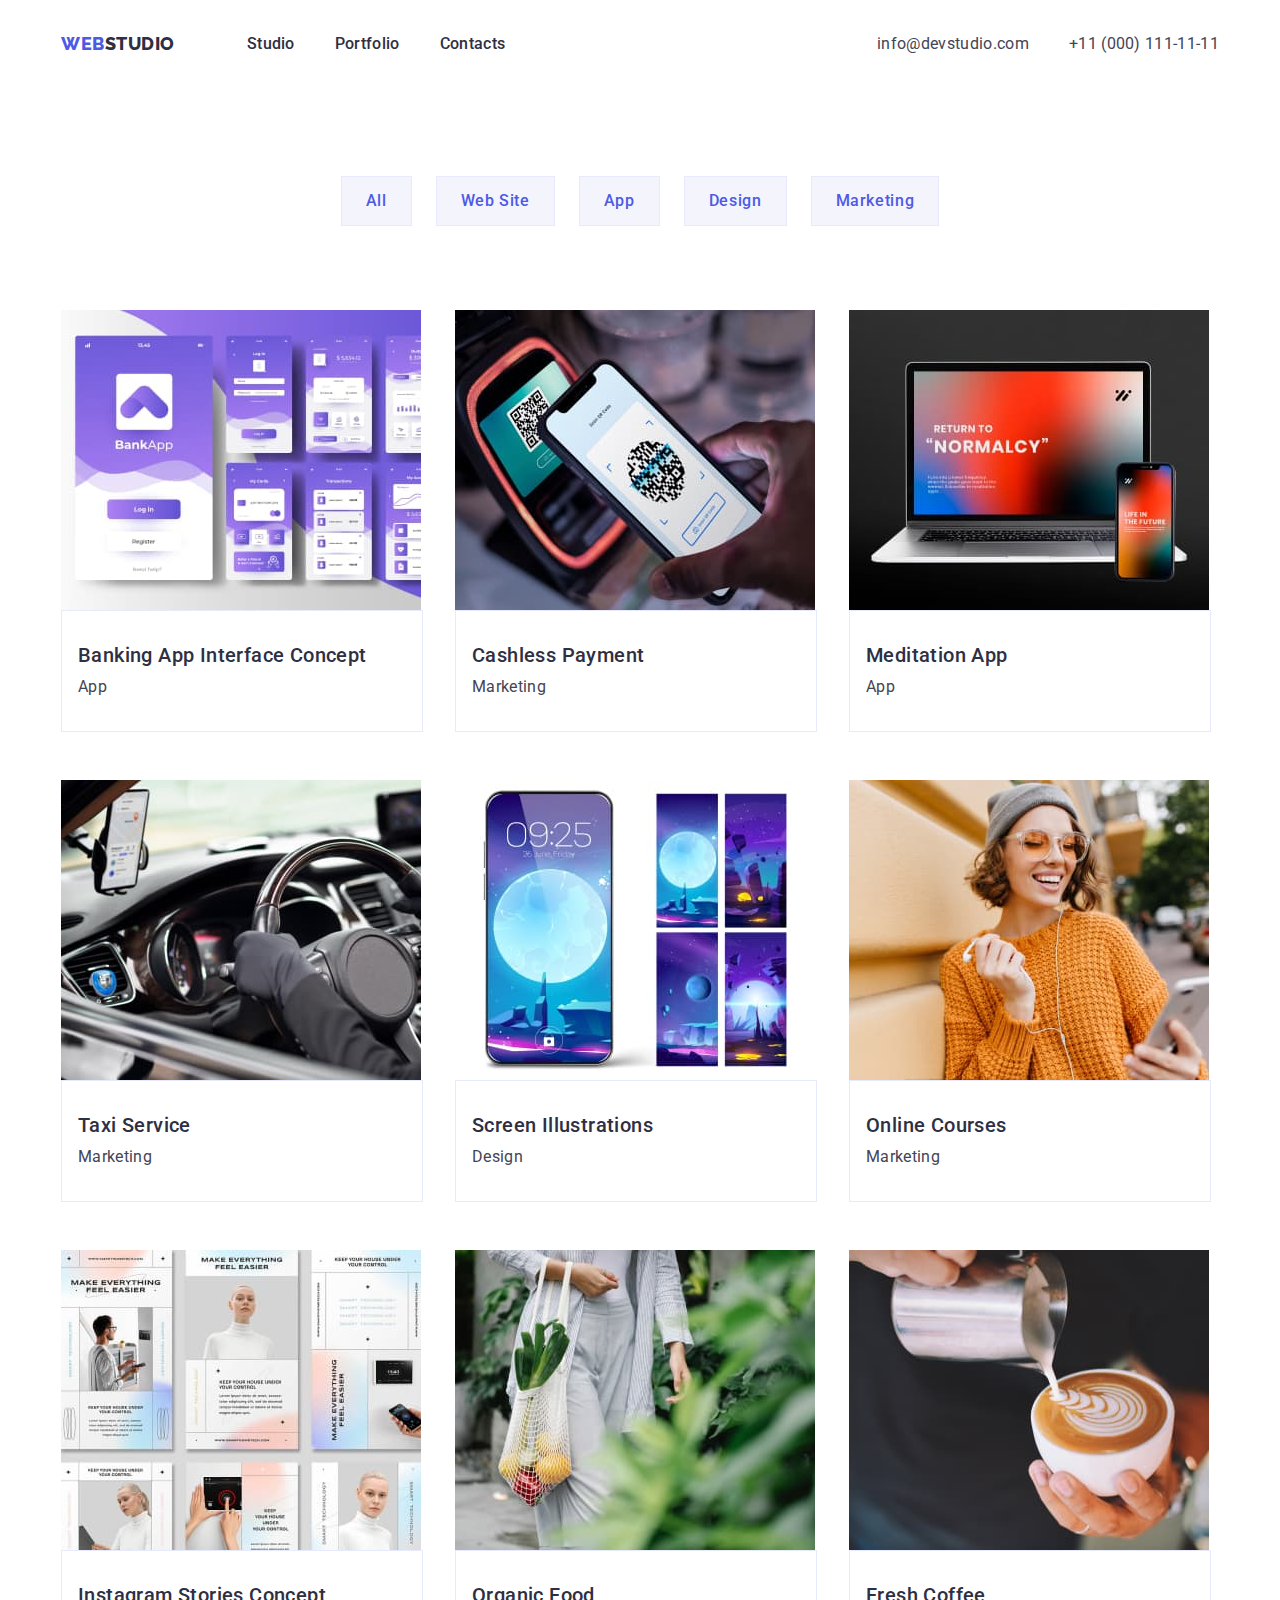
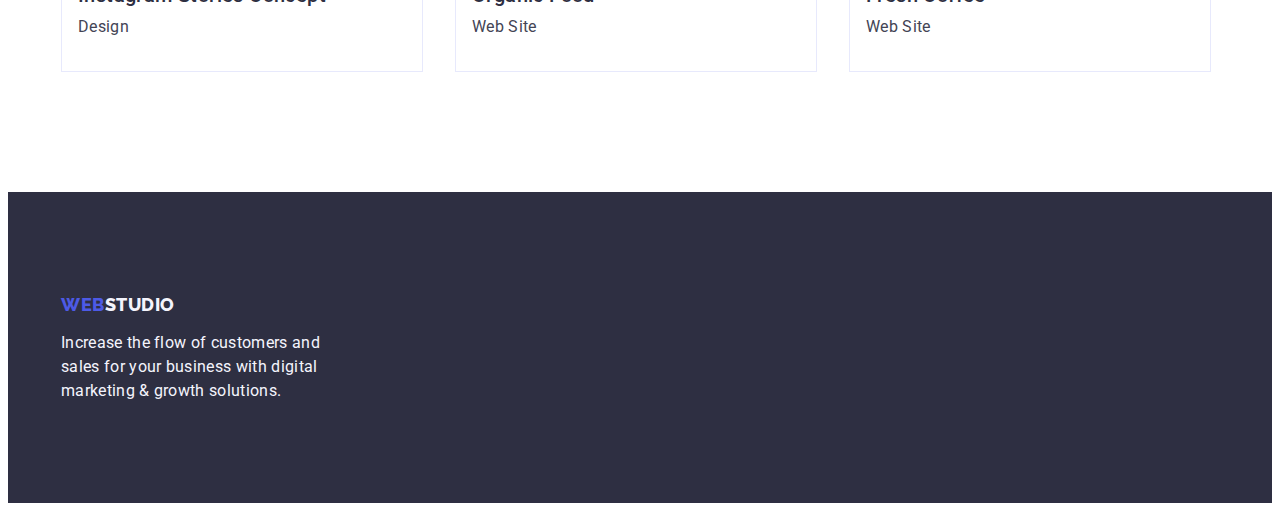
==== portfolio.html @ ba76524b "first commit" ====
<!DOCTYPE html>
<html lang="en">
  <head>
    <meta charset="UTF-8" />
    <meta name="viewport" content="width=device-width, initial-scale=1.0" />
    <title>Portfolio</title>
    <link
      href="https://fonts.googleapis.com/css2?family=Raleway:wght@800&family=Roboto:wght@400;500;700&display=swap"
      rel="stylesheet"
    />
    <link rel="stylesheet" href="./css/styles.css" />
    <link rel="preconnect" href="https://fonts.googleapis.com" />
    <link rel="preconnect" href="https://fonts.gstatic.com" crossorigin />
    <link
      href="https://fonts.googleapis.com/css2?family=Raleway:wght@800&family=Roboto:wght@400;500;700&display=swap"
      rel="stylesheet"
    />
  </head>
  <body>
    <header class="header">
      <div class="container">
        <div class="page-header">
          <nav class="navigation">
            <!-- ================== Logo ==================== -->

            <a href="./index.html" class="studio-logo link"
              >Web<span class="studio">Studio</span></a
            >

            <!-- =================== /Logo ===================== -->

            <!-- =================== Navigation ====================== -->
            <ul class="list link list-menu">
              <li class="menu-item link">
                <a href="./index.html" class="list-item link">Studio</a>
              </li>
              <li class="menu-item">
                <a href="./portfolio.html" class="list-item link">Portfolio</a>
              </li>
              <li class="menu-item">
                <a href="" class="list-item link">Contacts</a>
              </li>
            </ul>
          </nav>

          <!-- ====================== /Navigation ======================= -->

          <!-- =================== ADDRESS ========================= -->

          <address class="contacts">
            <ul class="list contacts-list">
              <li>
                <a href="mailto:info@devstudio.com" class="list link"
                  >info@devstudio.com</a
                >
              </li>
              <li>
                <a class="list link" href="tel:+110001111111"
                  >+11 &lpar;000&rpar; 111-11-11</a
                >
              </li>
            </ul>
          </address>
        </div>
      </div>

      <!-- =================== /ADDRESS ========================= -->
    </header>
    <main>
      <section class="filter">
        <div class="container">
          <h1 class="visually-hidden">Portfolio</h1>

          <!-- ======================= Buttons ============================== -->
          <ul class="filter-list list">
            <li><button type="button" class="filter-button">All</button></li>
            <li>
              <button type="button" class="filter-button">Web Site</button>
            </li>
            <li><button type="button" class="filter-button">App</button></li>
            <li><button type="button" class="filter-button">Design</button></li>
            <li>
              <button type="button" class="filter-button">Marketing</button>
            </li>
          </ul>

          <!-- ========================== /Buttons ============================== -->

          <!-- ========================== Immages =================================== -->
          <ul class="portfolio-imgs list">
            <div class="container-filter">
              <li class="filter-item">
                <a href="#" class="link">
                  <img
                    src="./images/BankingAppInterface.jpg"
                    alt="the interface of the banking application, which was made in purple colors"
                    width="360"
                    class="link"
                  />
                  <div class="filter-desc">
                    <h2 class="subtitle">Banking App Interface Concept</h2>
                    <p class="pic-description">App</p>
                  </div>
                </a>
              </li>
            </div>
            <div class="container-filter">
              <li class="filter-item">
                <a href="#" class="link">
                  <img
                    src="./images/CashlessPayment.jpeg"
                    alt="Contactless payment by mobile phone using the application"
                    width="360"
                    class="link"
                  />
                  <div class="filter-desc">
                    <h2 class="subtitle">Cashless Payment</h2>
                    <p class="pic-description">Marketing</p>
                  </div>
                </a>
              </li>
            </div>
            <div class="container-filter">
              <li class="filter-item">
                <a href="#" class="link">
                  <img
                    src="./images/MeditationApp.jpeg"
                    alt="Image of mobile application interface on laptop and phone"
                    width="360"
                    class="link"
                  />
                  <div class="filter-desc">
                    <h2 class="subtitle">Meditation App</h2>
                    <p class="pic-description">App</p>
                  </div>
                </a>
              </li>
            </div>
            <div class="container-filter">
              <li class="filter-item">
                <a href="#" class="link">
                  <img
                    src="./images/TaxiService.jpg"
                    alt="Partial image of a taxi driver using mobile navigation in the app"
                    width="360"
                    class="link"
                  />
                  <div class="filter-desc">
                    <h2 class="subtitle">Taxi Service</h2>
                    <p class="pic-description">Marketing</p>
                  </div>
                </a>
              </li>
            </div>
            <div class="container-filter">
              <li class="filter-item">
                <a href="#" class="link">
                  <img
                    src="./images/ScreenIllustrations.jpg"
                    alt="A view of a unique screen saver design on a mobile phone and its four variations"
                    width="360"
                    class="link"
                  />
                  <div class="filter-desc">
                    <h2 class="subtitle">Screen Illustrations</h2>
                    <p class="pic-description">Design</p>
                  </div>
                </a>
              </li>
            </div>
            <div class="container-filter">
              <li class="filter-item">
                <a href="#" class="link">
                  <img
                    src="./images/OnlineCourses.jpg"
                    alt="Smiling girl in orange sweater taking online courses walking down street using phone and headphones"
                    width="360"
                    class="link"
                  />
                  <div class="filter-desc">
                    <h2 class="subtitle">Online Courses</h2>
                    <p class="pic-description">Marketing</p>
                  </div>
                </a>
              </li>
            </div>
            <div class="container-filter">
              <li class="filter-item">
                <a href="#" class="link">
                  <img
                    src="./images/InstagramStoriesConcept.jpg"
                    alt="an example of a stylized execution of stories on Instagram"
                    width="360"
                    class="link"
                  />
                  <div class="filter-desc">
                    <h2 class="subtitle">Instagram Stories Concept</h2>
                    <p class="pic-description">Design</p>
                  </div>
                </a>
              </li>
            </div>
            <div class="container-filter">
              <li class="filter-item">
                <a href="#" class="link">
                  <img
                    src="./images/OrganicFood.jpg"
                    alt="a woman in light-colored clothes carries a white eco-mesh bag filled with vegetables and fruits"
                    width="360"
                    class="link"
                  />
                  <div class="filter-desc">
                    <h2 class="subtitle">Organic Food</h2>
                    <p class="pic-description">Web Site</p>
                  </div>
                </a>
              </li>
            </div>

            <div class="container-filter">
              <li class="filter-item">
                <a href="#" class="link">
                  <img
                    src="./images/FreshCoffee.jpg"
                    alt="a man adds whipped cream to a white cup of coffee"
                    width="360"
                    class="link"
                  />
                  <div class="filter-desc">
                    <h2 class="subtitle">Fresh Coffee</h2>
                    <p class="pic-description">Web Site</p>
                  </div>
                </a>
              </li>
            </div>
          </ul>

          <!-- ============================= /Immages =============================== -->
        </div>
      </section>
    </main>
    <footer class="footer">
      <div class="container">
        <!-- ==================== Logo ========================= -->
        <a href="./index.html" class="studio-logo link">
          Web<span class="studio-bottom">Studio</span></a
        >
        <!-- ===================== /Logo ======================= -->
        <p class="slogan">
          Increase the flow of customers and sales for your business with
          digital marketing & growth solutions.
        </p>
      </div>
    </footer>
  </body>
</html>
---- css/styles.css ----
:root {
    --main-background-color: #FFFFFF;
    --dark-background-color: #2E2F42;
    --light-background-color: #F4F4FD;
    --submain-text-color: #434455;
    --accent-color: #4D5AE5;
    --button-extra-color: #404BBF;
    --background-filter-button: #F4F4FD;
    --main-font-family: 'Roboto', sans-serif;
    --secondary-font-family: 'Raleway', sans-serif;
    --border-button-color: #E7E9FC;
}

body {
    background-color: var(--main-background-color);
    font-family: var(--main-font-family);
    color: var(--submain-text-color);
}

.link {
    text-decoration: none;
}

.list {
    list-style: none;
}

h1,
h2,
h3,
h4,
h5,
h6,
p {
    margin: 0;
}
ul {
    margin: 0;
    padding-left: 0;
}

img {
    display: block;
}

.container {
    max-width: 1158px;
    margin: 0 auto;
    padding-left: 15px;
    padding-right: 15px;
    width: 100%;
}

/* =========================== Header =========================== */

header {
    background-color: var(--main-background-color);
}

.header {
    border-bottom: border-bottom: 1px solid var(--CORNFLOWER, #E7E9FC);
        ;
}

.page-header {
    display: flex;
    justify-content: space-between;
    align-items: center;
    background-color: var(--main-background-color);
    margin: 0 auto;
}

.navigation {
    display:flex;
}

.contacts-list { 
    display: flex;
    gap: 40px;
}
.list-menu {
    display:flex;
    gap: 40px;
}

.menu-item .list-item {
    display:block;
    padding-top: 24px;
    padding-bottom: 24px;
}

/* ============================ Logo ============================ */
.studio-logo {
color: var(--accent-color);
font-family: var(--secondary-font-family);
font-size: 18px;
font-weight: 800;
line-height: 1.17;
letter-spacing: 0.54px;
text-transform: uppercase;

display: flex;
align-items: center;
margin-right: 72px;
margin-left: auto;
}


.studio {
    color: var(--dark-background-color);
        font-family: var(--secondary-font-family);
        font-size: 18px;
        font-weight: 800;
        line-height: 1.17;
        letter-spacing: 0.54px;
        text-transform: uppercase;
}

/* =============================== /Logo =========================== */


.list-item {
    color: var(--dark-background-color);
        font-family: var(--main-font-family);
        font-size: 16px;
        font-weight: 500;
        line-height: 1.5;
        letter-spacing: 0.02em
    }

.list-item:hover,
.list-item:active,
.list-item:focus {
    color: var(--button-extra-color);
        font-family: Roboto;
        font-size: 16px;
        font-style: normal;
        font-weight: 500;
        line-height: 1.5;
        letter-spacing: 0.32px;
        cursor: pointer;
}

.contacts {
    font-style:normal;
}

.contacts .list {
    color: var(--submain-text-color);
        font-family: var(--main-font-family);
        font-size: 16px;
        font-weight: 400;
        line-height: 1.5;
        letter-spacing: 0.32px;
        text-decoration: none;
}

.contacts .list:hover,
.contacts .list:active,
.contacts .list:focus {
        color: var(--button-extra-color);
            font-family: Roboto;
            font-size: 16px;
            font-weight: 400;
            line-height: 1.5;
            letter-spacing: 0.32px;
}

/* =========================== /Header =========================== */

/* =========================== MAIN =========================== */


/* =========================== Hero ========================== */

.hero {
    background-color: var(--dark-background-color);
    padding-top: 188px;
    padding-bottom: 188px;
}

.hero .hero-main-list {
    background-color: var(--dark-background-color);
    display: block;
}

.hero-title {
    color: var(--main-background-color);
        text-align: center;
        font-family: var(--main-font-family);
        font-size: 56px;
        font-weight: 700;
        line-height: 1.07;
        letter-spacing: 1.12px;
        max-width: 496px;
        margin: 0 auto;
    }



.hero-button {
        background-color: var(--accent-color);
        color: var(--main-background-color);
        text-align: center;
            font-family: var(--main-font-family);
            font-size: 16px;
            font-weight: 500;
            line-height: 1.5;
            letter-spacing: 0.64px;
            cursor:pointer;

            display: block;
            margin-top: 48px;
            margin-left:auto;
            margin-bottom: auto;
            margin-right:auto;
            padding: 16px 32px;
}

.hero-button:hover,
.hero-button:focus,
.hero-button:active {
        background: var(--button-extra-color);
        cursor: pointer;
}

/* ========================== /Hero ============================== */

/* ========================= Feature ============================== */

.feature {
    padding-top: 120px;
    padding-bottom:120px;
}
.feature-title {
    color: var(--dark-background-color);
        font-family: var(--main-font-family);
        font-size: 20px;
        font-weight: 500;
        line-height: 1.2;
        letter-spacing: 0.4px;
}

.feature-list {
        display: flex;
        flex-wrap: wrap;
        gap: 24px;
}

.feature-item {
        width: calc((100% - 24px*3) / 4);
}

.feature-text {
color: var(--submain-text-color);
    font-family: var(--main-font-family);
    font-size: 16px;
    font-weight: 400;
    line-height: 1.5;
    letter-spacing: 0.32px;

}


/* ============================ /Feature ========================= */

/* ============================ What we are doing ======================= */

.activity {
    padding-bottom: 120px;
}
.activity-title {
    color: var(--dark-background-color);
        text-align: center;
        font-family: var(--main-font-family);
        font-size: 36px;
        font-weight: 700;
        line-height: 1.11;
        letter-spacing: 0.72px;
        text-transform: capitalize;
}

.activity-list {
    display: flex;
    padding-top: 72px;
    justify-content: space-between;
}

/* ============================ /What we are doing ======================= */

/* ============================ Our Team ================================= */

.team-section {
    background-color: var(--light-background-color);
    padding-top: 120px;
    padding-bottom: 120px;
}

.team-list {
    display: flex;
    justify-content: space-between;    
    padding-top: 72px;
}

.team-item {
    background-color: var(--main-background-color);
    display: flex;
    flex-direction: column;
    max-width: 264px;

    border-radius: 0px 0px 4px 4px;
    box-shadow: 0px 2px 1px 0px rgba(46, 47, 66, 0.08), 0px 1px 1px 0px rgba(46, 47, 66, 0.16), 0px 1px 6px 0px rgba(46, 47, 66, 0.08);
}

.supertitle {
    color: var(--dark-background-color);
        text-align: center;
        font-family: var(--main-font-family);
        font-size: 36px;
        font-weight: 700;
        line-height: 1.11;
        letter-spacing: 0.72px;
        text-transform: capitalize;
}

.team-name {
    color: var(--dark-background-color);
        text-align: center;
        font-family: var(--main-font-family);
        font-size: 20px;
        font-weight: 500;
        line-height: 1.2;
        letter-spacing: 0.4px;
        margin-top:32px;
        margin-bottom: 8px;
}

.team-description {
    color: var(--submain-text-color);
        text-align: center;
        font-family: var(--main-font-family);
        font-size: 16px;
        font-weight: 400;
        line-height: 1.5;
        letter-spacing: 0.32px;
        padding-bottom: 32px;
}

/* ========================== /Our Team ========================= */

/* =========================== /MAIN =========================== */






.footer {
    background-color: var(--dark-background-color);
    padding-top: 101.5px;
    padding-bottom: 100px;
}

/* ========================= Logo ============================ */

.web-logo-low {
    color: var(--accent-color);
        font-family: var(--secondary-font-family);
        font-size: 18px;
        font-weight: 800;
        line-height: 1.17;
        letter-spacing: 0.54px;
        text-transform: uppercase;
}

/* ========================== /Logo ============================ */

.studio-bottom {
    color: var(--light-background-color);
}

.slogan {
    color: var(--light-background-color);
    font-family: var(--main-font-family);
    font-size: 16px;
    font-weight: 400;
    line-height: 1.5;
    letter-spacing: 0.32px;
    max-width: 264px;
    margin-top: 16px;
}

/* =========================== /Footer =========================== */

/* =========================== Portfolio ============================= */

.visually-hidden {
    position: absolute;
    width: 1px;
    height: 1px;
    margin: -1px;
    border: 0;
    padding: 0;
    white-space: nowrap;
    clip-path: inset(100%);
    clip: rect(0 0 0 0);
    overflow: hidden;
}

/* ================== Buttons =========================*/
.filter {
    padding-top: 96px;
    padding-bottom: 120px;
}

.filter-button {
    background-color: var(--background-filter-button);
    color: var(--accent-color);
        border: 1px solid var(--border-button-color);
        text-align: center;
        font-family: var(--main-font-family);
        font-size: 16px;
        font-weight: 500;
        line-height: 1.5;
        letter-spacing: 0.64px;
        padding: 12px 24px;
}

.filter-button:active,
.filter-button:hover,
.filtlet-button:focus {
    background-color: var(--button-extra-color);
    color: var(--main-background-color);
    cursor: pointer;
}

.filter-list {
    display: flex;
    justify-content: center;
    gap: 24px;
    margin: 0 auto;
    margin-bottom: 84px;
}

/* ============================= /Buttons =========================== */

/* ============================= Images ============================= */
.portfolio-imgs {
    display: flex;
    flex-wrap: wrap;
        row-gap: 48px;
        column-gap: 24px;
}

.container-filter {
    width: 360px;
    width: calc((100% - 48px) / 3);
}

.filter-item {
   /* width: calc((100% - 48px) / 3); */
}

.filter-desc {
    padding: 0 16px;
    max-width: 328px;
    border: 1px solid var(--CORNFLOWER, #E7E9FC);
}
.subtitle {
    color: var(--dark-background-color);
        font-family: var(--main-font-family);
        font-size: 20px;
        font-weight: 500;
        line-height: 1.2;
        letter-spacing: 0.4px;

        margin-top: 32px;
        margin-bottom: 8px;
}

.pic-description {
    color: var(--submain-text-color);
        font-size: 16px;
        font-weight: 400;
        line-height: 1.5;
        letter-spacing: 0.32px;

        padding-bottom: 32px;
}

/* ============================ /Images ============================== */
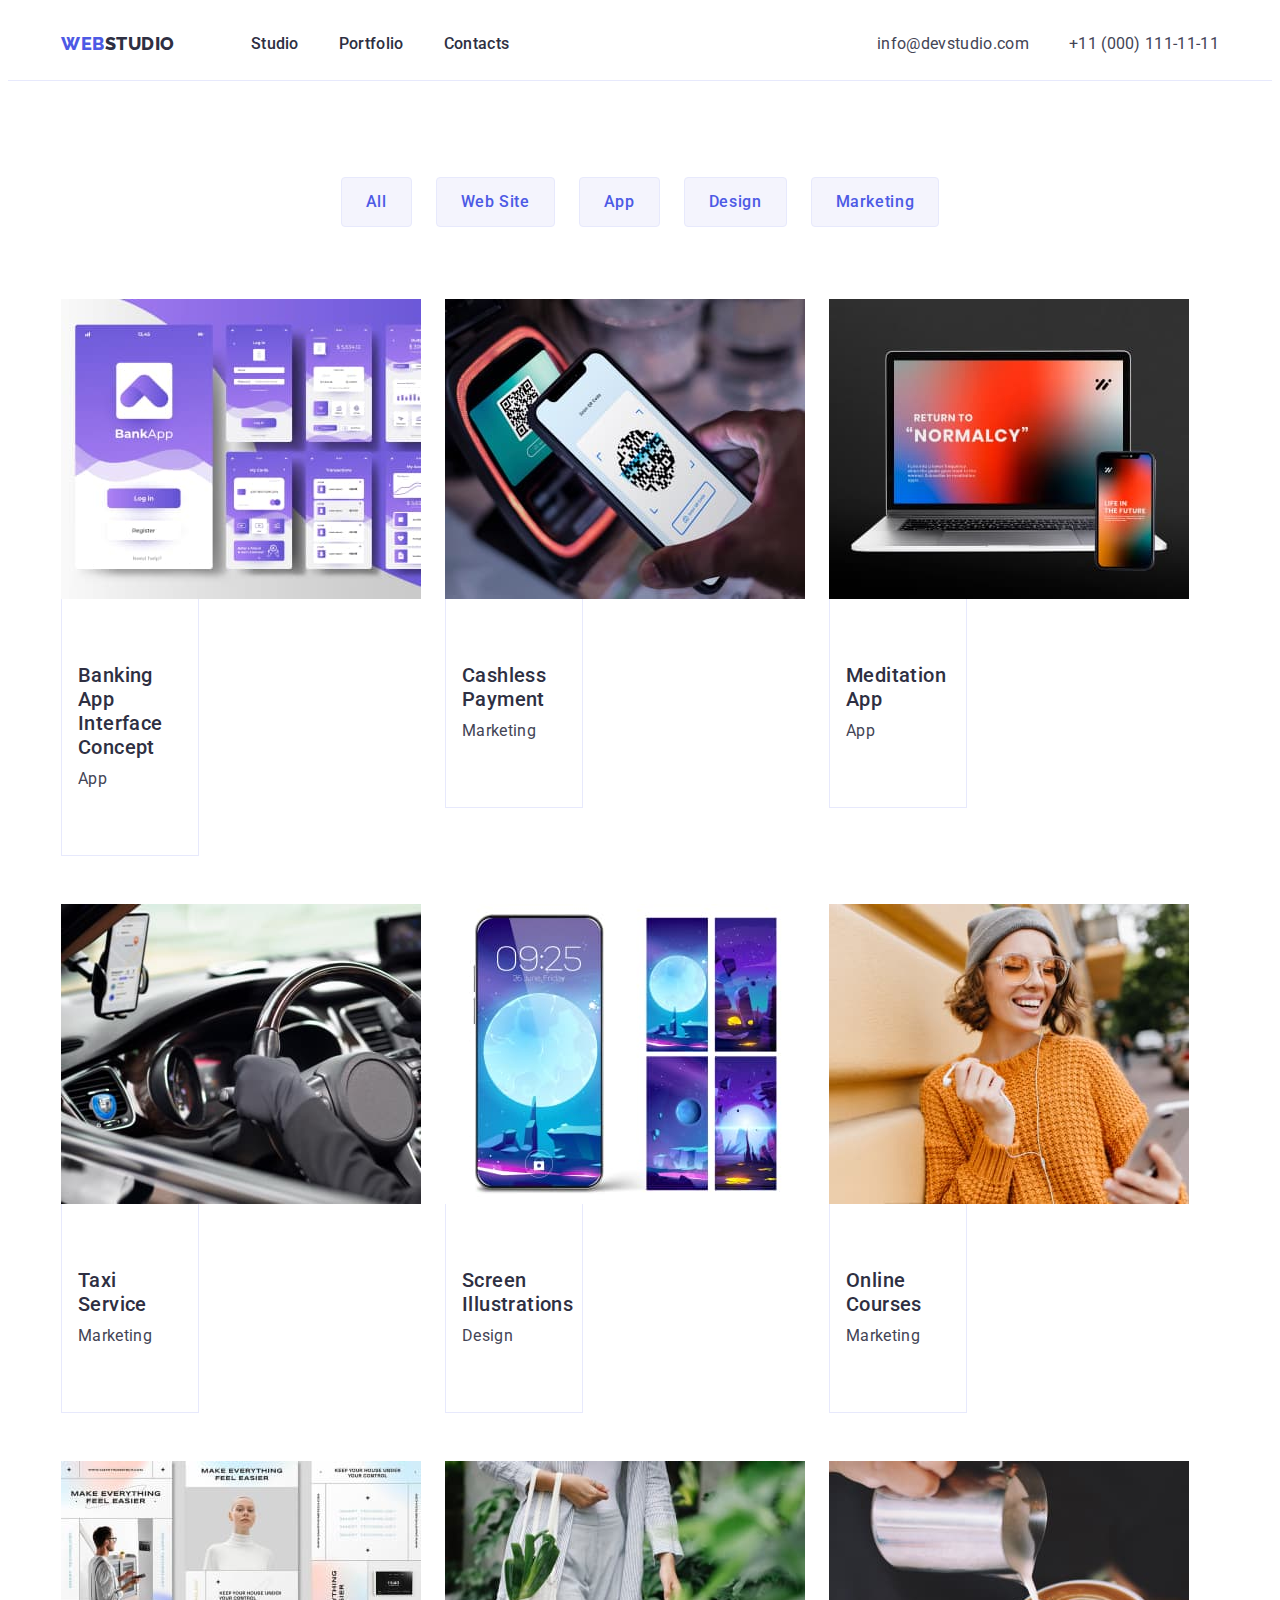
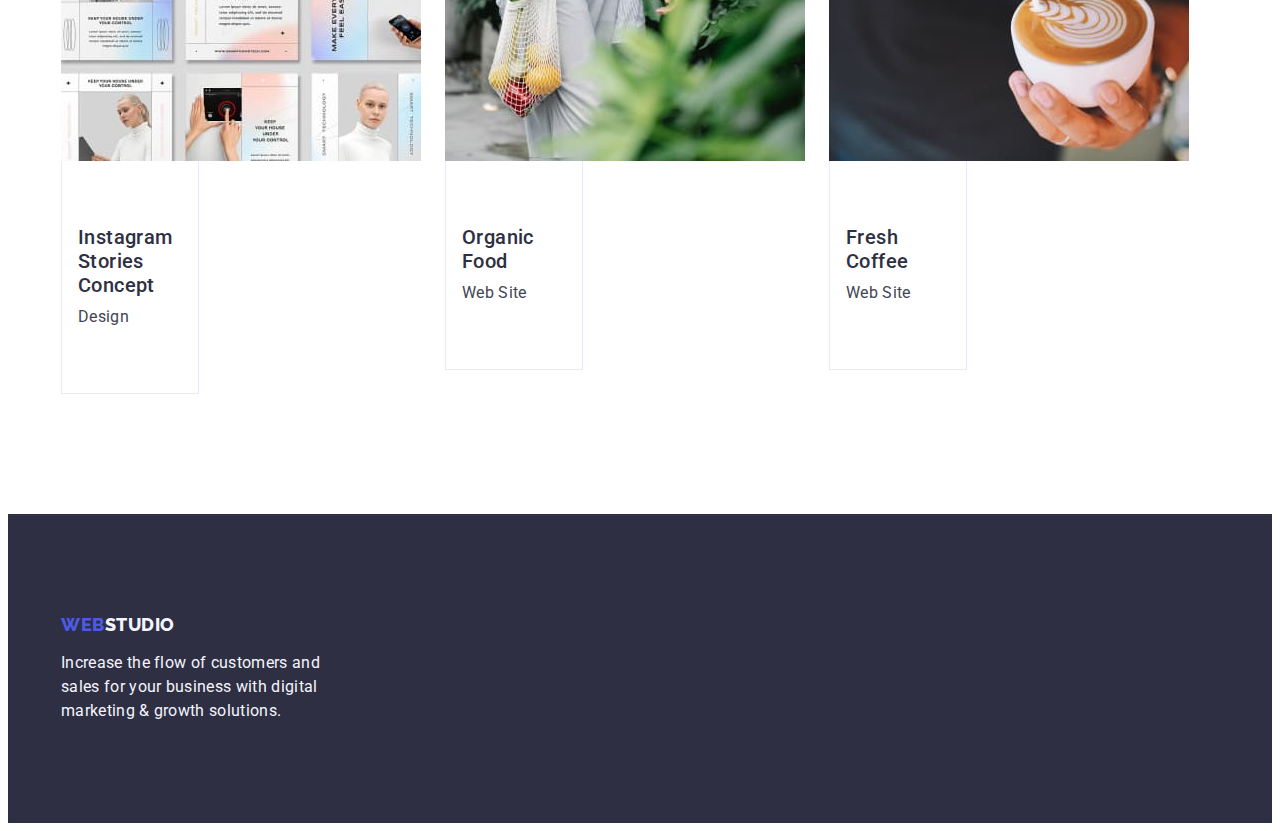
==== commit 10b904ae: "fixes" ====
--- a/portfolio.html
+++ b/portfolio.html
@@ -18,50 +18,48 @@
   </head>
   <body>
     <header class="header">
-      <div class="container">
-        <div class="page-header">
-          <nav class="navigation">
-            <!-- ================== Logo ==================== -->
-
-            <a href="./index.html" class="studio-logo link"
-              >Web<span class="studio">Studio</span></a
-            >
-
-            <!-- =================== /Logo ===================== -->
-
-            <!-- =================== Navigation ====================== -->
-            <ul class="list link list-menu">
-              <li class="menu-item link">
-                <a href="./index.html" class="list-item link">Studio</a>
-              </li>
-              <li class="menu-item">
-                <a href="./portfolio.html" class="list-item link">Portfolio</a>
-              </li>
-              <li class="menu-item">
-                <a href="" class="list-item link">Contacts</a>
-              </li>
-            </ul>
-          </nav>
-
-          <!-- ====================== /Navigation ======================= -->
-
-          <!-- =================== ADDRESS ========================= -->
-
-          <address class="contacts">
-            <ul class="list contacts-list">
-              <li>
-                <a href="mailto:info@devstudio.com" class="list link"
-                  >info@devstudio.com</a
-                >
-              </li>
-              <li>
-                <a class="list link" href="tel:+110001111111"
-                  >+11 &lpar;000&rpar; 111-11-11</a
-                >
-              </li>
-            </ul>
-          </address>
-        </div>
+      <div class="container page-header">
+        <nav class="navigation">
+          <!-- ================== Logo ==================== -->
+
+          <a href="./index.html" class="studio-logo link"
+            >Web<span class="studio">Studio</span></a
+          >
+
+          <!-- =================== /Logo ===================== -->
+
+          <!-- =================== Navigation ====================== -->
+          <ul class="list link list-menu">
+            <li class="menu-item link">
+              <a href="./index.html" class="list-item link">Studio</a>
+            </li>
+            <li class="menu-item">
+              <a href="./portfolio.html" class="list-item link">Portfolio</a>
+            </li>
+            <li class="menu-item">
+              <a href="" class="list-item link">Contacts</a>
+            </li>
+          </ul>
+        </nav>
+
+        <!-- ====================== /Navigation ======================= -->
+
+        <!-- =================== ADDRESS ========================= -->
+
+        <address class="contacts">
+          <ul class="list contacts-list">
+            <li>
+              <a href="mailto:info@devstudio.com" class="list link"
+                >info@devstudio.com</a
+              >
+            </li>
+            <li>
+              <a class="list link" href="tel:+110001111111"
+                >+11 &lpar;000&rpar; 111-11-11</a
+              >
+            </li>
+          </ul>
+        </address>
       </div>
 
       <!-- =================== /ADDRESS ========================= -->
@@ -242,7 +240,7 @@
     <footer class="footer">
       <div class="container">
         <!-- ==================== Logo ========================= -->
-        <a href="./index.html" class="studio-logo link">
+        <a href="./index.html" class="bottom-logo link">
           Web<span class="studio-bottom">Studio</span></a
         >
         <!-- ===================== /Logo ======================= -->
--- a/css/styles.css
+++ b/css/styles.css
@@ -58,7 +58,7 @@
 }
 
 .header {
-    border-bottom: border-bottom: 1px solid var(--CORNFLOWER, #E7E9FC);
+    border-bottom: 1px solid var(--CORNFLOWER, #E7E9FC);
         ;
 }
 
@@ -72,6 +72,7 @@
 
 .navigation {
     display:flex;
+    align-items: center;
 }
 
 .contacts-list { 
@@ -83,10 +84,8 @@
     gap: 40px;
 }
 
-.menu-item .list-item {
-    display:block;
-    padding-top: 24px;
-    padding-bottom: 24px;
+.menu-item {
+    padding: 24px 0;
 }
 
 /* ============================ Logo ============================ */
@@ -101,7 +100,7 @@
 
 display: flex;
 align-items: center;
-margin-right: 72px;
+margin-right: 76px;
 margin-left: auto;
 }
 
@@ -125,7 +124,7 @@
         font-size: 16px;
         font-weight: 500;
         line-height: 1.5;
-        letter-spacing: 0.02em
+        letter-spacing: 0.02em;
     }
 
 .list-item:hover,
@@ -153,6 +152,9 @@
         line-height: 1.5;
         letter-spacing: 0.32px;
         text-decoration: none;
+
+        display: flex;
+        gap: 40px;
 }
 
 .contacts .list:hover,
@@ -215,6 +217,10 @@
             margin-bottom: auto;
             margin-right:auto;
             padding: 16px 32px;
+            min-width: 169px;
+            height:56px;
+            border:none;
+            border-radius: 4px;
 }
 
 .hero-button:hover,
@@ -232,6 +238,7 @@
     padding-top: 120px;
     padding-bottom:120px;
 }
+
 .feature-title {
     color: var(--dark-background-color);
         font-family: var(--main-font-family);
@@ -239,6 +246,7 @@
         font-weight: 500;
         line-height: 1.2;
         letter-spacing: 0.4px;
+        margin-bottom: 8px;
 }
 
 .feature-list {
@@ -269,7 +277,7 @@
 .activity {
     padding-bottom: 120px;
 }
-.activity-title {
+.supertitle-activity {
     color: var(--dark-background-color);
         text-align: center;
         font-family: var(--main-font-family);
@@ -280,10 +288,13 @@
         text-transform: capitalize;
 }
 
+.supertitle-activity {
+        margin-bottom: 72px;
+}
+
 .activity-list {
     display: flex;
-    padding-top: 72px;
-    justify-content: space-between;
+    gap:24px;
 }
 
 /* ============================ /What we are doing ======================= */
@@ -296,10 +307,12 @@
     padding-bottom: 120px;
 }
 
+.team-card {
+    padding: 32px 0;
+}
 .team-list {
     display: flex;
-    justify-content: space-between;    
-    padding-top: 72px;
+    gap: 24px;
 }
 
 .team-item {
@@ -312,7 +325,7 @@
     box-shadow: 0px 2px 1px 0px rgba(46, 47, 66, 0.08), 0px 1px 1px 0px rgba(46, 47, 66, 0.16), 0px 1px 6px 0px rgba(46, 47, 66, 0.08);
 }
 
-.supertitle {
+.supertitle-team {
     color: var(--dark-background-color);
         text-align: center;
         font-family: var(--main-font-family);
@@ -321,6 +334,7 @@
         line-height: 1.11;
         letter-spacing: 0.72px;
         text-transform: capitalize;
+        margin-bottom: 72px;
 }
 
 .team-name {
@@ -331,7 +345,6 @@
         font-weight: 500;
         line-height: 1.2;
         letter-spacing: 0.4px;
-        margin-top:32px;
         margin-bottom: 8px;
 }
 
@@ -353,18 +366,20 @@
 
 
 
-
+/* =========================== Footer =========================== */
 
 .footer {
     background-color: var(--dark-background-color);
-    padding-top: 101.5px;
+    padding-top: 100px;
     padding-bottom: 100px;
 }
 
 /* ========================= Logo ============================ */
 
-.web-logo-low {
-    color: var(--accent-color);
+.bottom-logo {
+    display: inline-block;
+    margin-bottom: 16px;
+        color: var(--accent-color);
         font-family: var(--secondary-font-family);
         font-size: 18px;
         font-weight: 800;
@@ -387,10 +402,15 @@
     line-height: 1.5;
     letter-spacing: 0.32px;
     max-width: 264px;
-    margin-top: 16px;
 }
 
 /* =========================== /Footer =========================== */
+
+
+
+
+
+
 
 /* =========================== Portfolio ============================= */
 
@@ -424,6 +444,7 @@
         line-height: 1.5;
         letter-spacing: 0.64px;
         padding: 12px 24px;
+        border-radius: 4px;
 }
 
 .filter-button:active,
@@ -432,6 +453,7 @@
     background-color: var(--button-extra-color);
     color: var(--main-background-color);
     cursor: pointer;
+    border: 1px solid transparent;
 }
 
 .filter-list {
@@ -439,7 +461,7 @@
     justify-content: center;
     gap: 24px;
     margin: 0 auto;
-    margin-bottom: 84px;
+    margin-bottom: 72px;
 }
 
 /* ============================= /Buttons =========================== */
@@ -454,7 +476,6 @@
 
 .container-filter {
     width: 360px;
-    width: calc((100% - 48px) / 3);
 }
 
 .filter-item {
@@ -462,9 +483,11 @@
 }
 
 .filter-desc {
-    padding: 0 16px;
+    padding: 32px 16px;
     max-width: 328px;
-    border: 1px solid var(--CORNFLOWER, #E7E9FC);
+    border: 1px solid var(--border-button-color);
+        width: calc((100% - 48px) / 3);
+        border-top: none;
 }
 .subtitle {
     color: var(--dark-background-color);
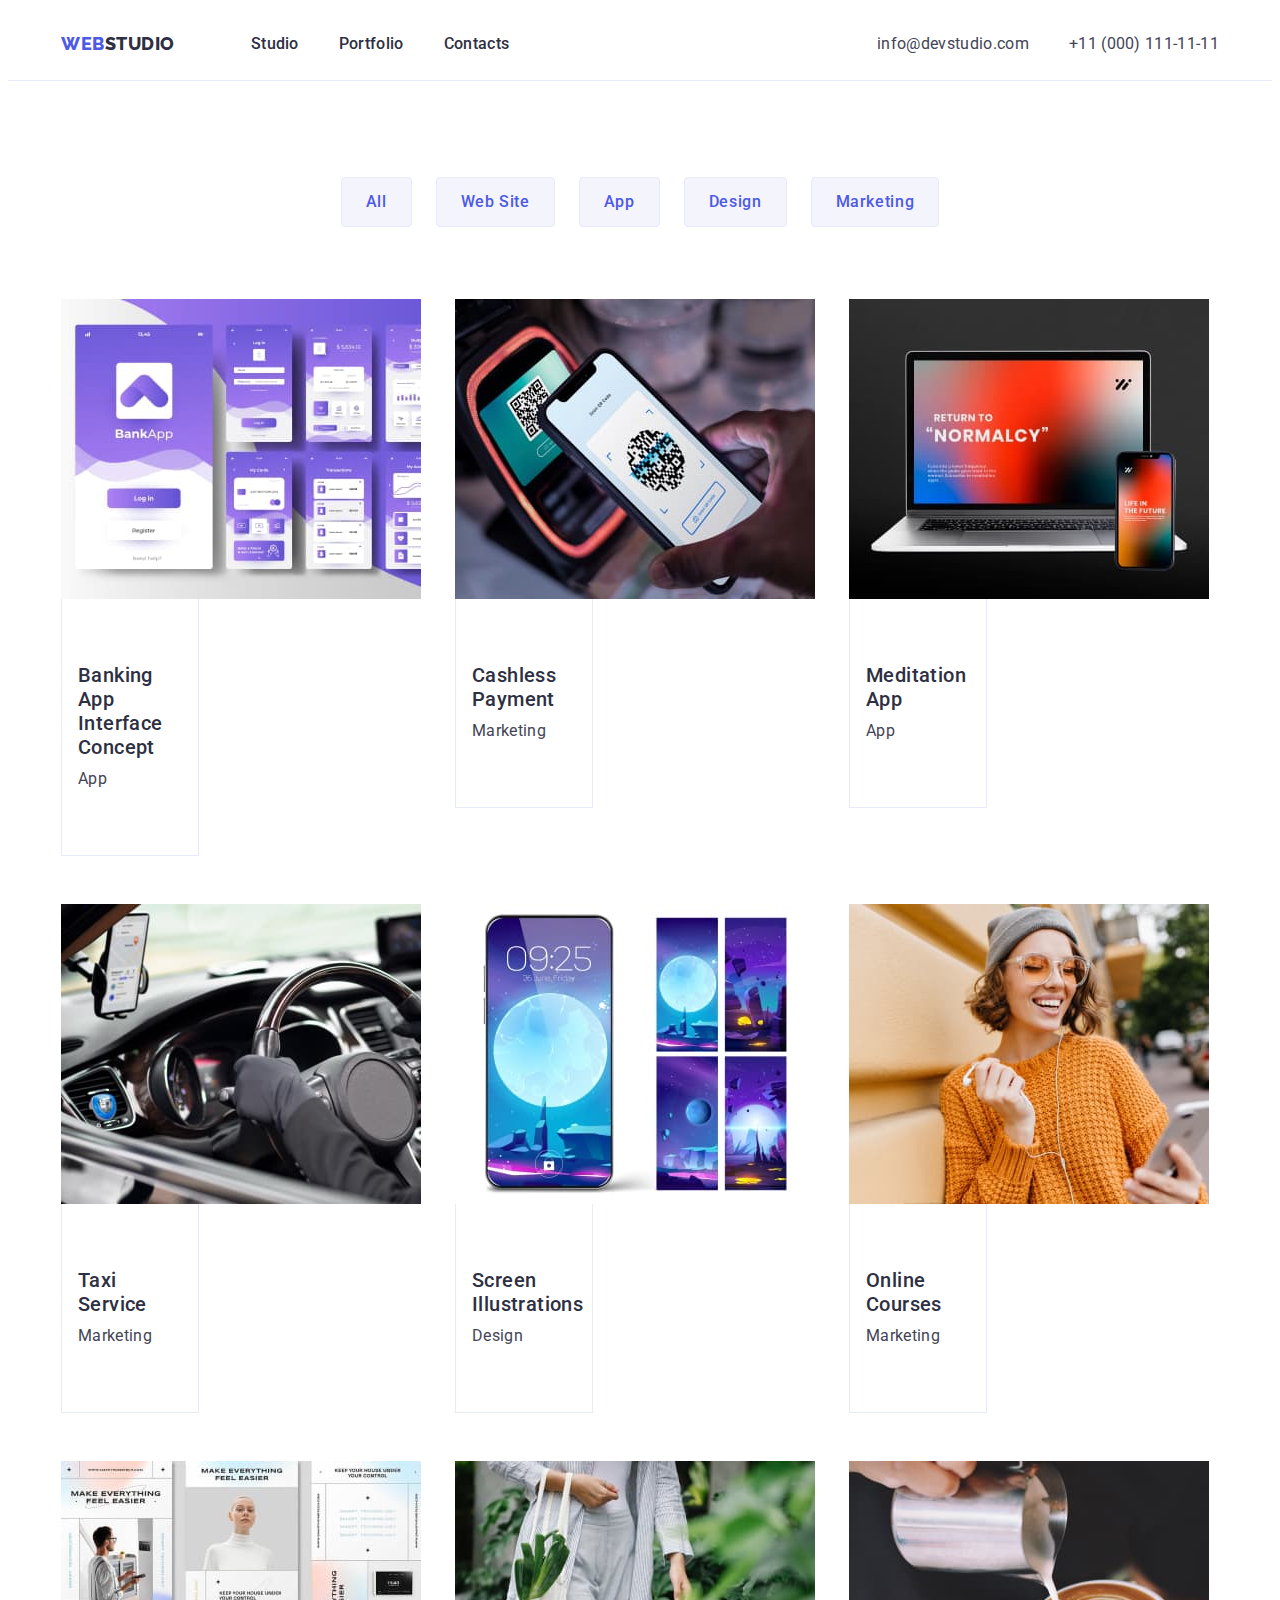
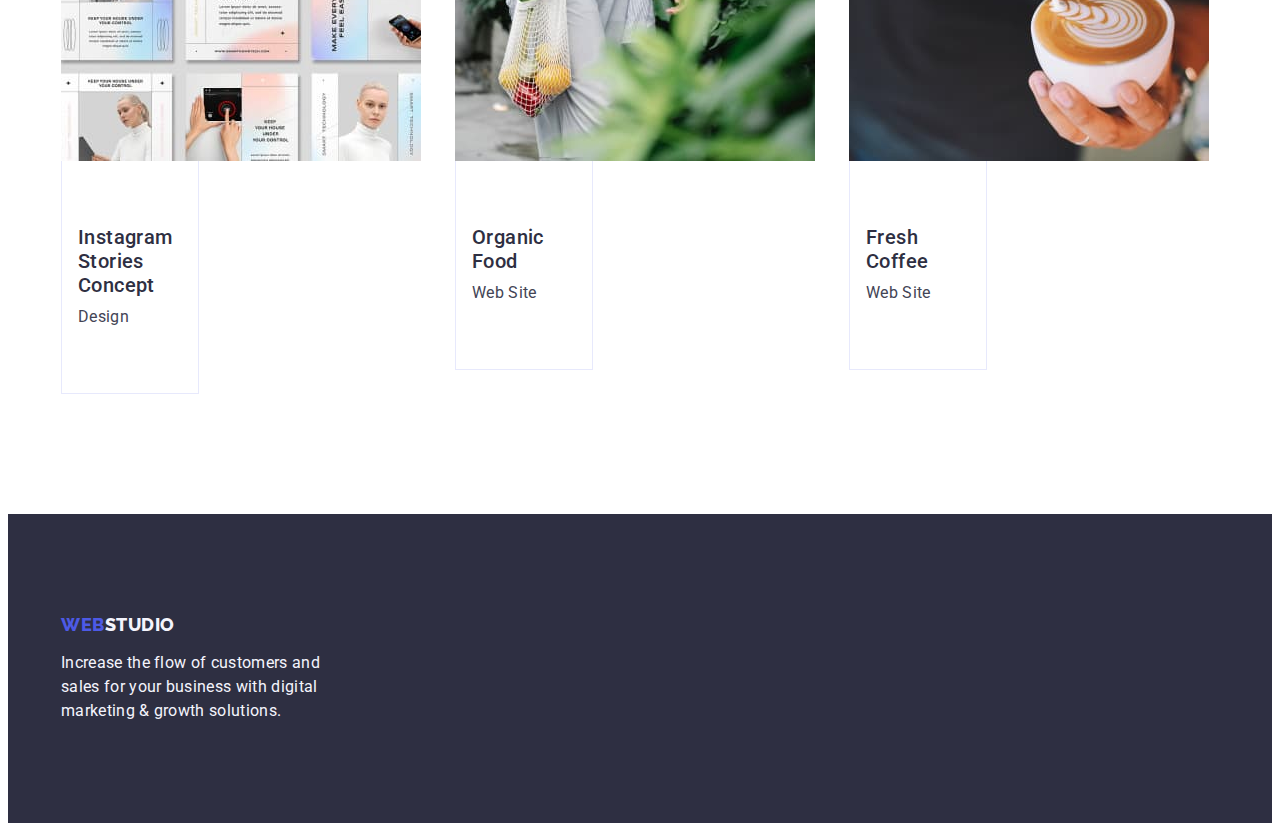
==== commit 3d6c84a7: "fix" ====
--- a/portfolio.html
+++ b/portfolio.html
@@ -86,8 +86,8 @@
 
           <!-- ========================== Immages =================================== -->
           <ul class="portfolio-imgs list">
-            <div class="container-filter">
-              <li class="filter-item">
+            <li class="filter-item">
+              <div class="container-filter">
                 <a href="#" class="link">
                   <img
                     src="./images/BankingAppInterface.jpg"
@@ -100,10 +100,10 @@
                     <p class="pic-description">App</p>
                   </div>
                 </a>
-              </li>
-            </div>
-            <div class="container-filter">
-              <li class="filter-item">
+              </div>
+            </li>
+            <li class="filter-item">
+              <div class="container-filter">
                 <a href="#" class="link">
                   <img
                     src="./images/CashlessPayment.jpeg"
@@ -116,10 +116,11 @@
                     <p class="pic-description">Marketing</p>
                   </div>
                 </a>
-              </li>
-            </div>
-            <div class="container-filter">
-              <li class="filter-item">
+              </div>
+            </li>
+
+            <li class="filter-item">
+              <div class="container-filter">
                 <a href="#" class="link">
                   <img
                     src="./images/MeditationApp.jpeg"
@@ -132,10 +133,11 @@
                     <p class="pic-description">App</p>
                   </div>
                 </a>
-              </li>
-            </div>
-            <div class="container-filter">
-              <li class="filter-item">
+              </div>
+            </li>
+
+            <li class="filter-item">
+              <div class="container-filter">
                 <a href="#" class="link">
                   <img
                     src="./images/TaxiService.jpg"
@@ -148,10 +150,10 @@
                     <p class="pic-description">Marketing</p>
                   </div>
                 </a>
-              </li>
-            </div>
-            <div class="container-filter">
-              <li class="filter-item">
+              </div>
+            </li>
+            <li class="filter-item">
+              <div class="container-filter">
                 <a href="#" class="link">
                   <img
                     src="./images/ScreenIllustrations.jpg"
@@ -164,10 +166,10 @@
                     <p class="pic-description">Design</p>
                   </div>
                 </a>
-              </li>
-            </div>
-            <div class="container-filter">
-              <li class="filter-item">
+              </div>
+            </li>
+            <li class="filter-item">
+              <div class="container-filter">
                 <a href="#" class="link">
                   <img
                     src="./images/OnlineCourses.jpg"
@@ -180,10 +182,10 @@
                     <p class="pic-description">Marketing</p>
                   </div>
                 </a>
-              </li>
-            </div>
-            <div class="container-filter">
-              <li class="filter-item">
+              </div>
+            </li>
+            <li class="filter-item">
+              <div class="container-filter">
                 <a href="#" class="link">
                   <img
                     src="./images/InstagramStoriesConcept.jpg"
@@ -196,10 +198,11 @@
                     <p class="pic-description">Design</p>
                   </div>
                 </a>
-              </li>
-            </div>
-            <div class="container-filter">
-              <li class="filter-item">
+              </div>
+            </li>
+
+            <li class="filter-item">
+              <div class="container-filter">
                 <a href="#" class="link">
                   <img
                     src="./images/OrganicFood.jpg"
@@ -212,11 +215,11 @@
                     <p class="pic-description">Web Site</p>
                   </div>
                 </a>
-              </li>
-            </div>
-
-            <div class="container-filter">
-              <li class="filter-item">
+              </div>
+            </li>
+
+            <li class="filter-item">
+              <div class="container-filter">
                 <a href="#" class="link">
                   <img
                     src="./images/FreshCoffee.jpg"
@@ -229,8 +232,8 @@
                     <p class="pic-description">Web Site</p>
                   </div>
                 </a>
-              </li>
-            </div>
+              </div>
+            </li>
           </ul>
 
           <!-- ============================= /Immages =============================== -->
--- a/css/styles.css
+++ b/css/styles.css
@@ -125,6 +125,7 @@
         font-weight: 500;
         line-height: 1.5;
         letter-spacing: 0.02em;
+            padding: 24px 0;
     }
 
 .list-item:hover,
@@ -479,7 +480,7 @@
 }
 
 .filter-item {
-   /* width: calc((100% - 48px) / 3); */
+    width: calc((100% - 48px) / 3); 
 }
 
 .filter-desc {
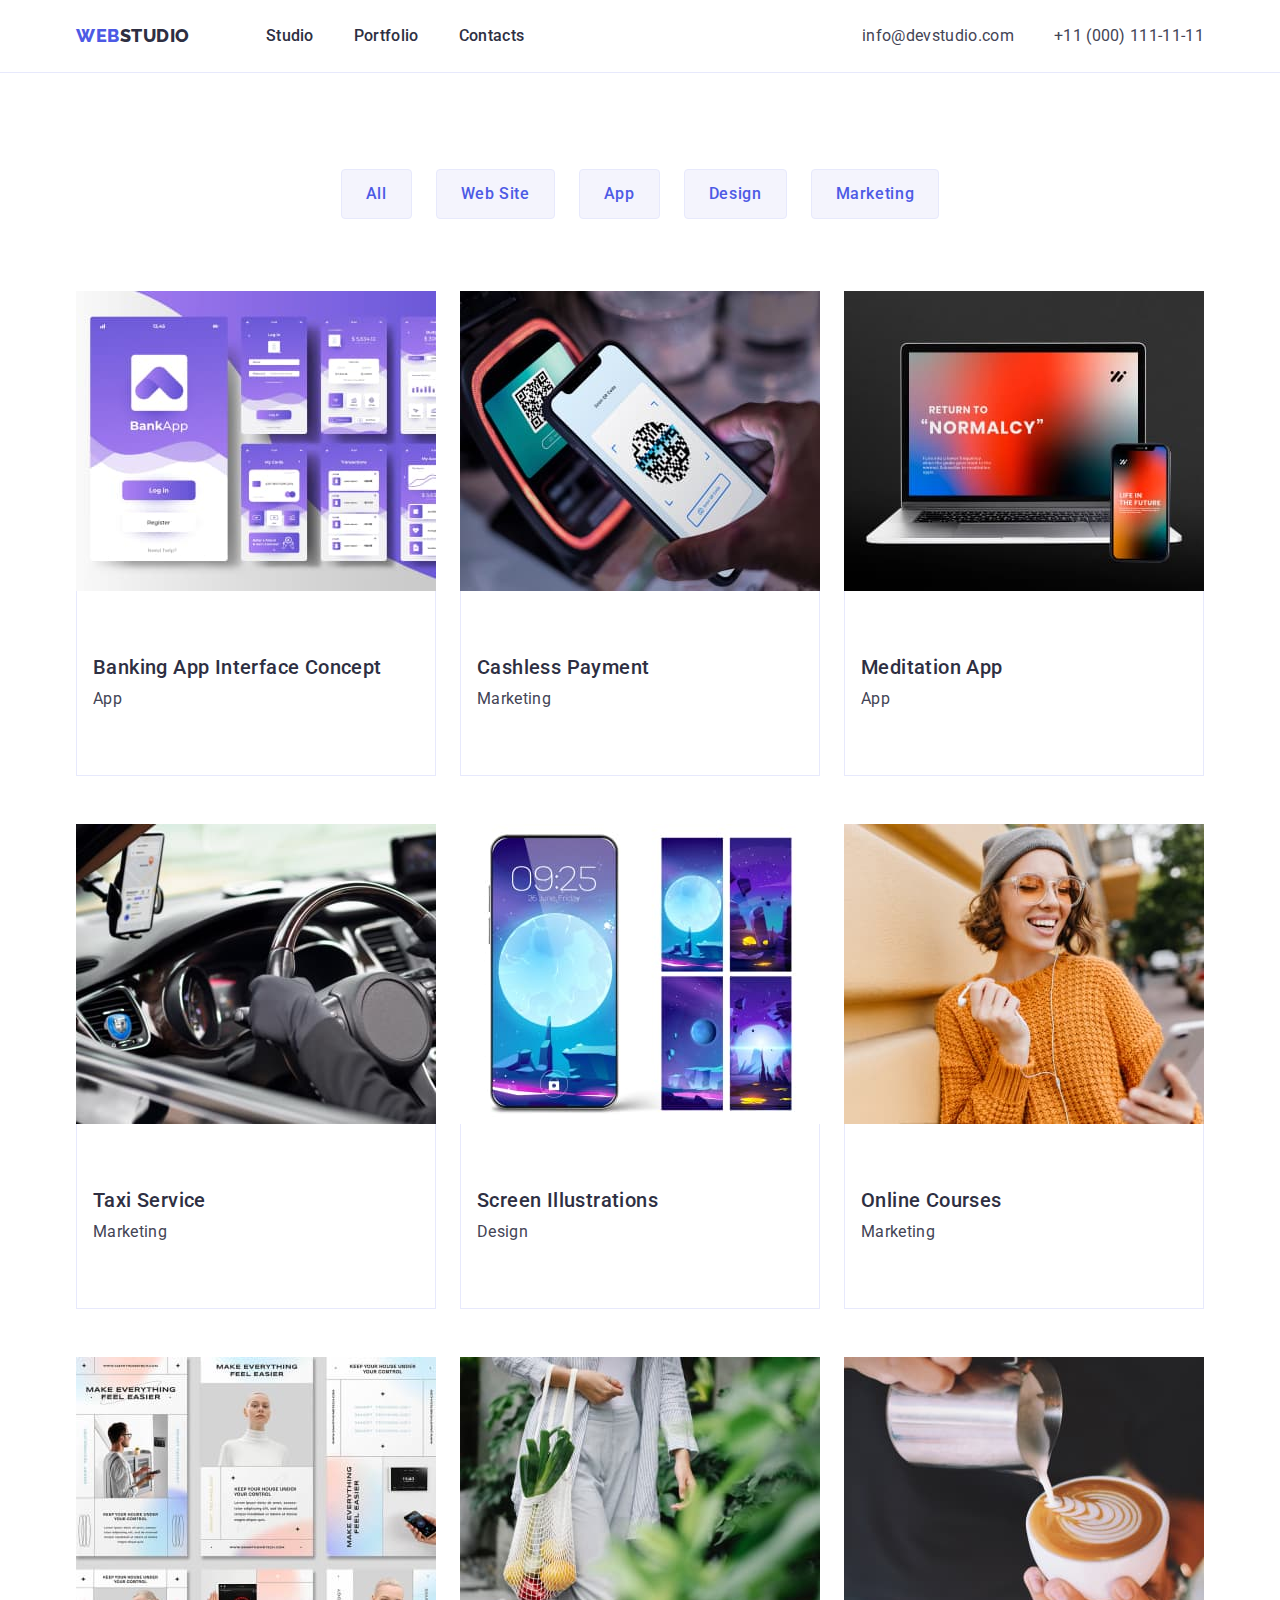
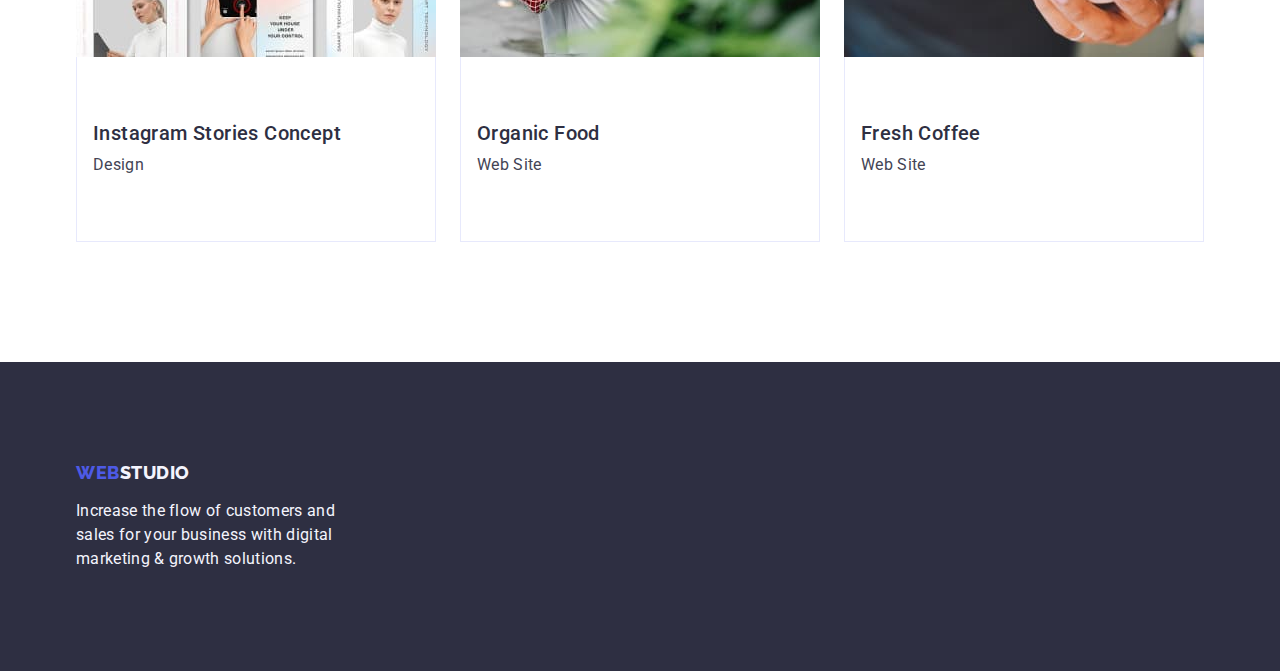
==== commit 5006d984: "fix portfolio" ====
--- a/portfolio.html
+++ b/portfolio.html
@@ -5,8 +5,8 @@
     <meta name="viewport" content="width=device-width, initial-scale=1.0" />
     <title>Portfolio</title>
     <link
-      href="https://fonts.googleapis.com/css2?family=Raleway:wght@800&family=Roboto:wght@400;500;700&display=swap"
       rel="stylesheet"
+      href="https://cdnjs.cloudflare.com/ajax/libs/modern-normalize/2.0.0/modern-normalize.min.css"
     />
     <link rel="stylesheet" href="./css/styles.css" />
     <link rel="preconnect" href="https://fonts.googleapis.com" />
@@ -33,10 +33,10 @@
             <li class="menu-item link">
               <a href="./index.html" class="list-item link">Studio</a>
             </li>
-            <li class="menu-item">
+            <li class="menu-item link">
               <a href="./portfolio.html" class="list-item link">Portfolio</a>
             </li>
-            <li class="menu-item">
+            <li class="menu-item link">
               <a href="" class="list-item link">Contacts</a>
             </li>
           </ul>
@@ -87,152 +87,134 @@
           <!-- ========================== Immages =================================== -->
           <ul class="portfolio-imgs list">
             <li class="filter-item">
-              <div class="container-filter">
-                <a href="#" class="link">
-                  <img
-                    src="./images/BankingAppInterface.jpg"
-                    alt="the interface of the banking application, which was made in purple colors"
-                    width="360"
-                    class="link"
-                  />
-                  <div class="filter-desc">
-                    <h2 class="subtitle">Banking App Interface Concept</h2>
-                    <p class="pic-description">App</p>
-                  </div>
-                </a>
-              </div>
-            </li>
-            <li class="filter-item">
-              <div class="container-filter">
-                <a href="#" class="link">
-                  <img
-                    src="./images/CashlessPayment.jpeg"
-                    alt="Contactless payment by mobile phone using the application"
-                    width="360"
-                    class="link"
-                  />
-                  <div class="filter-desc">
-                    <h2 class="subtitle">Cashless Payment</h2>
-                    <p class="pic-description">Marketing</p>
-                  </div>
-                </a>
-              </div>
-            </li>
-
-            <li class="filter-item">
-              <div class="container-filter">
-                <a href="#" class="link">
-                  <img
-                    src="./images/MeditationApp.jpeg"
-                    alt="Image of mobile application interface on laptop and phone"
-                    width="360"
-                    class="link"
-                  />
-                  <div class="filter-desc">
-                    <h2 class="subtitle">Meditation App</h2>
-                    <p class="pic-description">App</p>
-                  </div>
-                </a>
-              </div>
-            </li>
-
-            <li class="filter-item">
-              <div class="container-filter">
-                <a href="#" class="link">
-                  <img
-                    src="./images/TaxiService.jpg"
-                    alt="Partial image of a taxi driver using mobile navigation in the app"
-                    width="360"
-                    class="link"
-                  />
-                  <div class="filter-desc">
-                    <h2 class="subtitle">Taxi Service</h2>
-                    <p class="pic-description">Marketing</p>
-                  </div>
-                </a>
-              </div>
-            </li>
-            <li class="filter-item">
-              <div class="container-filter">
-                <a href="#" class="link">
-                  <img
-                    src="./images/ScreenIllustrations.jpg"
-                    alt="A view of a unique screen saver design on a mobile phone and its four variations"
-                    width="360"
-                    class="link"
-                  />
-                  <div class="filter-desc">
-                    <h2 class="subtitle">Screen Illustrations</h2>
-                    <p class="pic-description">Design</p>
-                  </div>
-                </a>
-              </div>
-            </li>
-            <li class="filter-item">
-              <div class="container-filter">
-                <a href="#" class="link">
-                  <img
-                    src="./images/OnlineCourses.jpg"
-                    alt="Smiling girl in orange sweater taking online courses walking down street using phone and headphones"
-                    width="360"
-                    class="link"
-                  />
-                  <div class="filter-desc">
-                    <h2 class="subtitle">Online Courses</h2>
-                    <p class="pic-description">Marketing</p>
-                  </div>
-                </a>
-              </div>
-            </li>
-            <li class="filter-item">
-              <div class="container-filter">
-                <a href="#" class="link">
-                  <img
-                    src="./images/InstagramStoriesConcept.jpg"
-                    alt="an example of a stylized execution of stories on Instagram"
-                    width="360"
-                    class="link"
-                  />
-                  <div class="filter-desc">
-                    <h2 class="subtitle">Instagram Stories Concept</h2>
-                    <p class="pic-description">Design</p>
-                  </div>
-                </a>
-              </div>
-            </li>
-
-            <li class="filter-item">
-              <div class="container-filter">
-                <a href="#" class="link">
-                  <img
-                    src="./images/OrganicFood.jpg"
-                    alt="a woman in light-colored clothes carries a white eco-mesh bag filled with vegetables and fruits"
-                    width="360"
-                    class="link"
-                  />
-                  <div class="filter-desc">
-                    <h2 class="subtitle">Organic Food</h2>
-                    <p class="pic-description">Web Site</p>
-                  </div>
-                </a>
-              </div>
-            </li>
-
-            <li class="filter-item">
-              <div class="container-filter">
-                <a href="#" class="link">
-                  <img
-                    src="./images/FreshCoffee.jpg"
-                    alt="a man adds whipped cream to a white cup of coffee"
-                    width="360"
-                    class="link"
-                  />
-                  <div class="filter-desc">
-                    <h2 class="subtitle">Fresh Coffee</h2>
-                    <p class="pic-description">Web Site</p>
-                  </div>
-                </a>
-              </div>
+              <a href="#" class="link">
+                <img
+                  src="./images/BankingAppInterface.jpg"
+                  alt="the interface of the banking application, which was made in purple colors"
+                  width="360"
+                  class="link"
+                />
+                <div class="filter-desc">
+                  <h2 class="subtitle">Banking App Interface Concept</h2>
+                  <p class="pic-description">App</p>
+                </div>
+              </a>
+            </li>
+            <li class="filter-item">
+              <a href="#" class="link">
+                <img
+                  src="./images/CashlessPayment.jpeg"
+                  alt="Contactless payment by mobile phone using the application"
+                  width="360"
+                  class="link"
+                />
+                <div class="filter-desc">
+                  <h2 class="subtitle">Cashless Payment</h2>
+                  <p class="pic-description">Marketing</p>
+                </div>
+              </a>
+            </li>
+
+            <li class="filter-item">
+              <a href="#" class="link">
+                <img
+                  src="./images/MeditationApp.jpeg"
+                  alt="Image of mobile application interface on laptop and phone"
+                  width="360"
+                  class="link"
+                />
+                <div class="filter-desc">
+                  <h2 class="subtitle">Meditation App</h2>
+                  <p class="pic-description">App</p>
+                </div>
+              </a>
+            </li>
+
+            <li class="filter-item">
+              <a href="#" class="link">
+                <img
+                  src="./images/TaxiService.jpg"
+                  alt="Partial image of a taxi driver using mobile navigation in the app"
+                  width="360"
+                  class="link"
+                />
+                <div class="filter-desc">
+                  <h2 class="subtitle">Taxi Service</h2>
+                  <p class="pic-description">Marketing</p>
+                </div>
+              </a>
+            </li>
+            <li class="filter-item">
+              <a href="#" class="link">
+                <img
+                  src="./images/ScreenIllustrations.jpg"
+                  alt="A view of a unique screen saver design on a mobile phone and its four variations"
+                  width="360"
+                  class="link"
+                />
+                <div class="filter-desc">
+                  <h2 class="subtitle">Screen Illustrations</h2>
+                  <p class="pic-description">Design</p>
+                </div>
+              </a>
+            </li>
+            <li class="filter-item">
+              <a href="#" class="link">
+                <img
+                  src="./images/OnlineCourses.jpg"
+                  alt="Smiling girl in orange sweater taking online courses walking down street using phone and headphones"
+                  width="360"
+                  class="link"
+                />
+                <div class="filter-desc">
+                  <h2 class="subtitle">Online Courses</h2>
+                  <p class="pic-description">Marketing</p>
+                </div>
+              </a>
+            </li>
+            <li class="filter-item">
+              <a href="#" class="link">
+                <img
+                  src="./images/InstagramStoriesConcept.jpg"
+                  alt="an example of a stylized execution of stories on Instagram"
+                  width="360"
+                  class="link"
+                />
+                <div class="filter-desc">
+                  <h2 class="subtitle">Instagram Stories Concept</h2>
+                  <p class="pic-description">Design</p>
+                </div>
+              </a>
+            </li>
+
+            <li class="filter-item">
+              <a href="#" class="link">
+                <img
+                  src="./images/OrganicFood.jpg"
+                  alt="a woman in light-colored clothes carries a white eco-mesh bag filled with vegetables and fruits"
+                  width="360"
+                  class="link"
+                />
+                <div class="filter-desc">
+                  <h2 class="subtitle">Organic Food</h2>
+                  <p class="pic-description">Web Site</p>
+                </div>
+              </a>
+            </li>
+
+            <li class="filter-item">
+              <a href="#" class="link">
+                <img
+                  src="./images/FreshCoffee.jpg"
+                  alt="a man adds whipped cream to a white cup of coffee"
+                  width="360"
+                  class="link"
+                />
+                <div class="filter-desc">
+                  <h2 class="subtitle">Fresh Coffee</h2>
+                  <p class="pic-description">Web Site</p>
+                </div>
+              </a>
             </li>
           </ul>
 
--- a/css/styles.css
+++ b/css/styles.css
@@ -34,6 +34,7 @@
 p {
     margin: 0;
 }
+
 ul {
     margin: 0;
     padding-left: 0;
@@ -450,7 +451,7 @@
 
 .filter-button:active,
 .filter-button:hover,
-.filtlet-button:focus {
+.filter-button:focus {
     background-color: var(--button-extra-color);
     color: var(--main-background-color);
     cursor: pointer;
@@ -475,21 +476,17 @@
         column-gap: 24px;
 }
 
-.container-filter {
-    width: 360px;
-}
-
 .filter-item {
     width: calc((100% - 48px) / 3); 
 }
 
 .filter-desc {
     padding: 32px 16px;
-    max-width: 328px;
+    max-width: 360px;
     border: 1px solid var(--border-button-color);
-        width: calc((100% - 48px) / 3);
         border-top: none;
 }
+
 .subtitle {
     color: var(--dark-background-color);
         font-family: var(--main-font-family);
